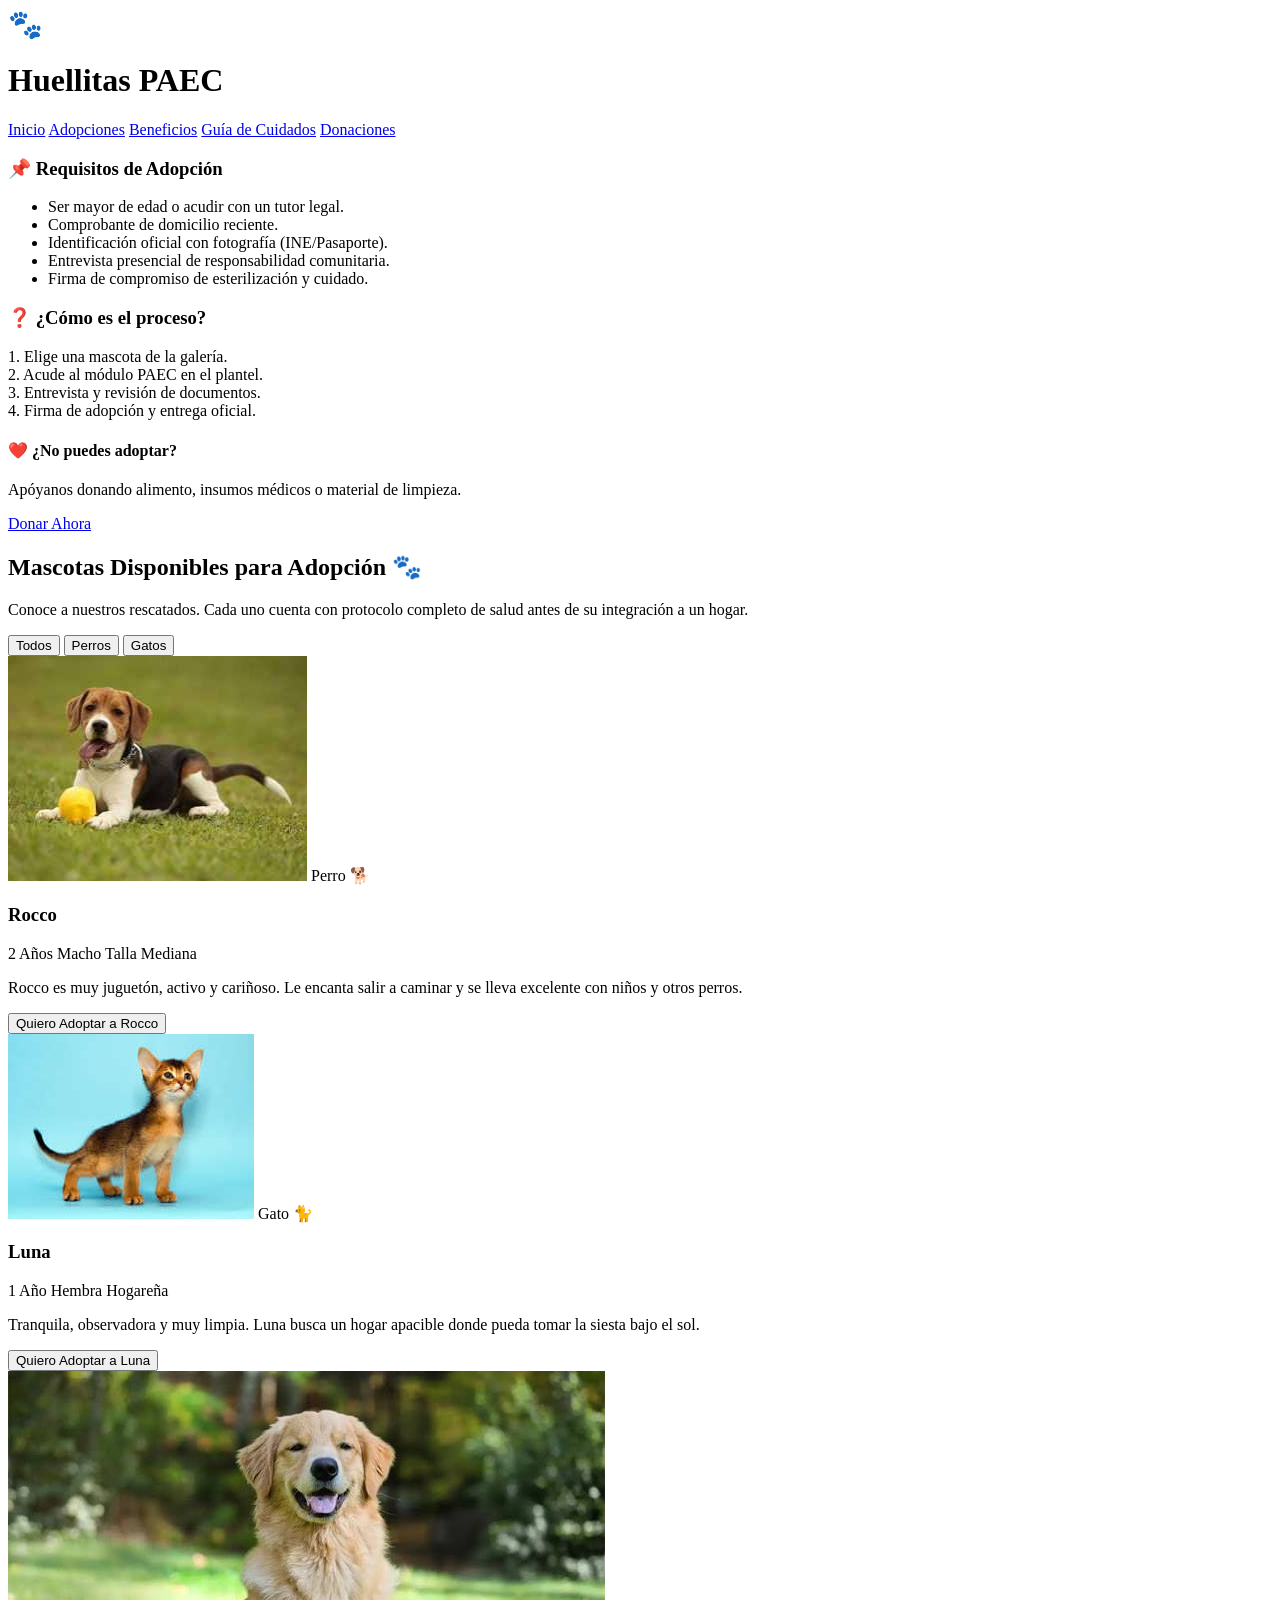
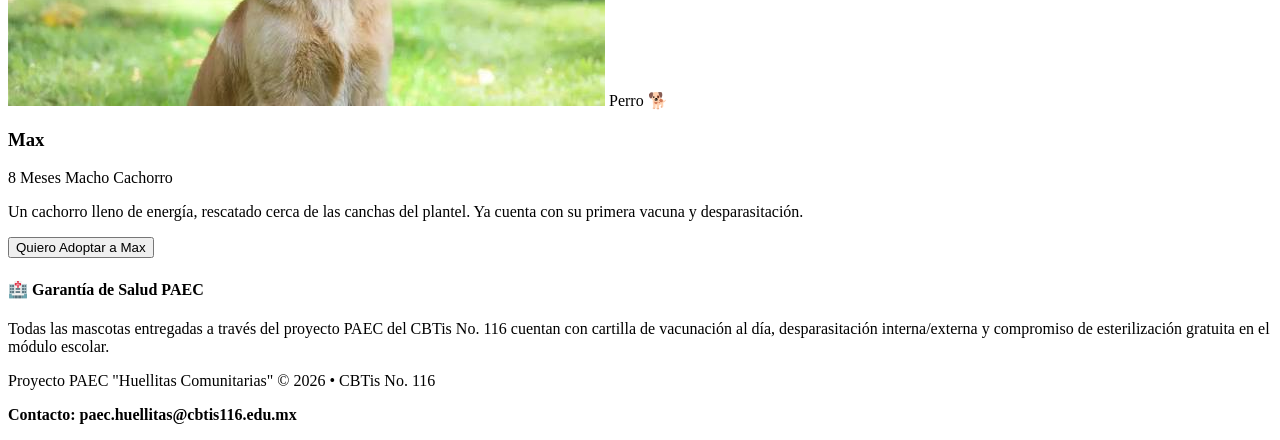
==== adopciones.html @ c4050622 "first commit" ====
<!DOCTYPE html>
<html lang="es">
<head>
    <meta charset="UTF-8">
    <meta name="viewport" content="width=device-width, initial-scale=1.0">
    <title>Adopciones - Huellitas PAEC CBTis 116</title>
    <link rel="stylesheet" href="estilos.css">
</head>
<body>

    <header>
        <div class="logo-brand">
            <span style="font-size: 28px;">🐾</span>
            <h1>Huellitas PAEC</h1>
        </div>
        <!-- Navegación completa con todas las subpáginas -->
        <nav class="barra-navegacion">
            <a href="index.html" class="boton-nav">Inicio</a>
            <a href="adopciones.html" class="boton-nav activo">Adopciones</a>
            <a href="beneficios.html" class="boton-nav">Beneficios</a>
            <a href="cuidados.html" class="boton-nav">Guía de Cuidados</a>
            <a href="donaciones.html" class="boton-nav">Donaciones</a>
        </nav>
    </header>

    <main>
        <aside>
            <div class="widget">
                <h3>📌 Requisitos de Adopción</h3>
                <ul>
                    <li>Ser mayor de edad o acudir con un tutor legal.</li>
                    <li>Comprobante de domicilio reciente.</li>
                    <li>Identificación oficial con fotografía (INE/Pasaporte).</li>
                    <li>Entrevista presencial de responsabilidad comunitaria.</li>
                    <li>Firma de compromiso de esterilización y cuidado.</li>
                </ul>
            </div>

            <div class="widget" style="border-left-color: var(--purple);">
                <h3>❓ ¿Cómo es el proceso?</h3>
                <p>1. Elige una mascota de la galería.<br>
                2. Acude al módulo PAEC en el plantel.<br>
                3. Entrevista y revisión de documentos.<br>
                4. Firma de adopción y entrega oficial.</p>
            </div>

            <div class="banner-publicidad">
                <h4>❤️ ¿No puedes adoptar?</h4>
                <p>Apóyanos donando alimento, insumos médicos o material de limpieza.</p>
                <a href="donaciones.html" class="boton-publicidad">Donar Ahora</a>
            </div>
        </aside>

        <section>
            <h2>Mascotas Disponibles para Adopción 🐾</h2>
            <p class="subtitulo-seccion">Conoce a nuestros rescatados. Cada uno cuenta con protocolo completo de salud antes de su integración a un hogar.</p>

            <!-- Filtros estructurados con atributo data-categoria -->
            <div class="filtros-mascotas">
                <button class="btn-filtro activo" data-categoria="todos">Todos</button>
                <button class="btn-filtro" data-categoria="perro">Perros</button>
                <button class="btn-filtro" data-categoria="gato">Gatos</button>
            </div>

            <!-- Galería de mascotas completa con data-categoria -->
            <div class="galeria-mascotas">
                
                <div class="tarjeta-mascota" data-categoria="perro">
                    <div class="img-container">
                        <img src="img/perro2.jpg" alt="Rocco">
                        <span class="badge-tipo">Perro 🐕</span>
                    </div>
                    <div class="info-mascota">
                        <div>
                            <h3>Rocco</h3>
                            <div class="detalles-mascota">
                                <span class="tag-detalle">2 Años</span>
                                <span class="tag-detalle">Macho</span>
                                <span class="tag-detalle">Talla Mediana</span>
                            </div>
                            <p>Rocco es muy juguetón, activo y cariñoso. Le encanta salir a caminar y se lleva excelente con niños y otros perros.</p>
                        </div>
                        <button class="btn-adoptar">Quiero Adoptar a Rocco</button>
                    </div>
                </div>

                <div class="tarjeta-mascota" data-categoria="gato">
                    <div class="img-container">
                        <img src="img/gato1.jpg" alt="Luna">
                        <span class="badge-tipo">Gato 🐈</span>
                    </div>
                    <div class="info-mascota">
                        <div>
                            <h3>Luna</h3>
                            <div class="detalles-mascota">
                                <span class="tag-detalle">1 Año</span>
                                <span class="tag-detalle">Hembra</span>
                                <span class="tag-detalle">Hogareña</span>
                            </div>
                            <p>Tranquila, observadora y muy limpia. Luna busca un hogar apacible donde pueda tomar la siesta bajo el sol.</p>
                        </div>
                        <button class="btn-adoptar">Quiero Adoptar a Luna</button>
                    </div>
                </div>

                <div class="tarjeta-mascota" data-categoria="perro">
                    <div class="img-container">
                        <img src="img/perro1.jpg" alt="Max">
                        <span class="badge-tipo">Perro 🐕</span>
                    </div>
                    <div class="info-mascota">
                        <div>
                            <h3>Max</h3>
                            <div class="detalles-mascota">
                                <span class="tag-detalle">8 Meses</span>
                                <span class="tag-detalle">Macho</span>
                                <span class="tag-detalle">Cachorro</span>
                            </div>
                            <p>Un cachorro lleno de energía, rescatado cerca de las canchas del plantel. Ya cuenta con su primera vacuna y desparasitación.</p>
                        </div>
                        <button class="btn-adoptar">Quiero Adoptar a Max</button>
                    </div>
                </div>

            </div>

            <!-- Sección informativa adicional -->
            <div class="caja-destacada">
                <h4>🏥 Garantía de Salud PAEC</h4>
                <p>Todas las mascotas entregadas a través del proyecto PAEC del CBTis No. 116 cuentan con cartilla de vacunación al día, desparasitación interna/externa y compromiso de esterilización gratuita en el módulo escolar.</p>
            </div>
        </section>
    </main>

    <footer>
        <p>Proyecto PAEC "Huellitas Comunitarias" &copy; 2026 • CBTis No. 116</p>
        <p><strong>Contacto: paec.huellitas@cbtis116.edu.mx</strong></p>
    </footer>

    <!-- Script de filtrado dinámico -->
    <script src="script.js"></script>
</body>
</html>
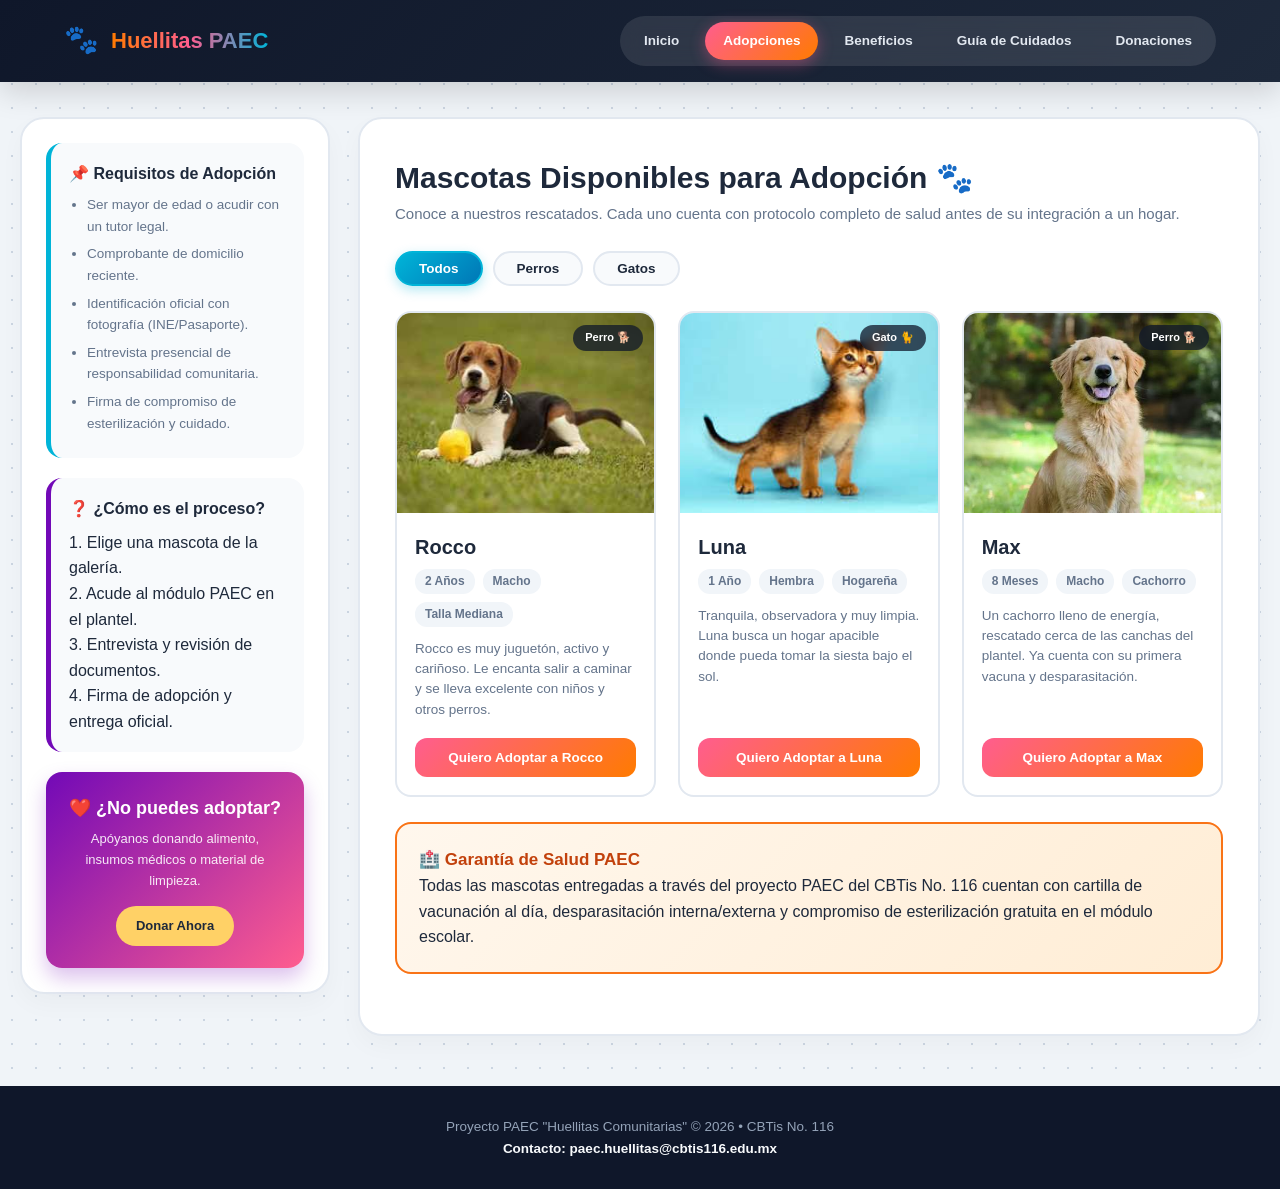
==== commit eba78b68: "Cambiar estilo a style.css" ====
--- a/adopciones.html
+++ b/adopciones.html
@@ -3,8 +3,8 @@
 <head>
     <meta charset="UTF-8">
     <meta name="viewport" content="width=device-width, initial-scale=1.0">
-    <title>Adopciones - Huellitas PAEC CBTis 116</title>
-    <link rel="stylesheet" href="estilos.css">
+    <title>Inicio - Huellitas PAEC</title>
+    <link rel="stylesheet" href="style.css">
 </head>
 <body>
 
--- a/style.css
+++ b/style.css
@@ -0,0 +1,390 @@
+:root {
+    --primary: #00B4D8;
+    --primary-dark: #0077B6;
+    --accent: #FF5D8F;
+    --orange: #FF7B00;
+    --purple: #7209B7;
+    --green: #10B981;
+    --bg-main: #F0F4F8;
+    --card-bg: #FFFFFF;
+    --text-dark: #1E293B;
+    --text-muted: #64748B;
+    --radius-lg: 24px;
+    --radius-md: 16px;
+    --radius-sm: 12px;
+    --transition: all 0.3s cubic-bezier(0.34, 1.56, 0.64, 1);
+}
+
+* { box-sizing: border-box; margin: 0; padding: 0; }
+
+body {
+    font-family: 'Plus Jakarta Sans', sans-serif;
+    background-color: var(--bg-main);
+    background-image: radial-gradient(#CBD5E1 1px, transparent 1px);
+    background-size: 24px 24px;
+    color: var(--text-dark);
+    line-height: 1.6;
+}
+
+/* HEADER Y NAVEGACIÓN */
+header {
+    background: linear-gradient(135deg, #0F172A 0%, #1E293B 100%);
+    padding: 16px 5%;
+    display: flex;
+    justify-content: space-between;
+    align-items: center;
+    position: sticky;
+    top: 0;
+    z-index: 1000;
+    box-shadow: 0 10px 30px rgba(0,0,0,0.15);
+}
+
+.logo-brand {
+    display: flex;
+    align-items: center;
+    gap: 12px;
+}
+
+.logo-brand h1 {
+    font-size: 22px;
+    font-weight: 800;
+    background: linear-gradient(90deg, #FF7B00, #FF5D8F, #00B4D8);
+    -webkit-background-clip: text;
+    -webkit-text-fill-color: transparent;
+}
+
+.barra-navegacion {
+    display: flex;
+    gap: 8px;
+    background: rgba(255, 255, 255, 0.1);
+    padding: 6px;
+    border-radius: 50px;
+    backdrop-filter: blur(10px);
+}
+
+.boton-nav {
+    text-decoration: none;
+    color: #E2E8F0;
+    padding: 8px 18px;
+    border-radius: 30px;
+    font-size: 13.5px;
+    font-weight: 700;
+    transition: var(--transition);
+}
+
+.boton-nav:hover {
+    color: #FFF;
+    background: rgba(255, 255, 255, 0.2);
+}
+
+.boton-nav.activo {
+    background: linear-gradient(135deg, #FF5D8F 0%, #FF7B00 100%);
+    color: white;
+    box-shadow: 0 4px 15px rgba(255, 93, 143, 0.4);
+}
+
+/* ESTRUCTURA MAIN */
+main {
+    max-width: 1280px;
+    margin: 35px auto;
+    padding: 0 20px;
+    display: grid;
+    grid-template-columns: 310px 1fr;
+    gap: 28px;
+}
+
+aside {
+    background: var(--card-bg);
+    padding: 24px;
+    border-radius: var(--radius-lg);
+    box-shadow: 0 10px 25px rgba(0,0,0,0.03);
+    border: 2px solid #E2E8F0;
+    height: fit-content;
+}
+
+.widget {
+    margin-bottom: 20px;
+    padding: 18px;
+    border-radius: var(--radius-md);
+    background: #F8FAFC;
+    border-left: 5px solid var(--primary);
+}
+
+.widget h3 {
+    font-size: 16px;
+    font-weight: 800;
+    color: var(--text-dark);
+    margin-bottom: 8px;
+}
+
+.widget ul {
+    padding-left: 18px;
+    font-size: 13.5px;
+    color: var(--text-muted);
+}
+
+.widget ul li {
+    margin-bottom: 6px;
+}
+
+.contador-box {
+    background: linear-gradient(135deg, #E0F2FE 0%, #BAE6FD 100%);
+    border: 2px dashed var(--primary);
+    text-align: center;
+}
+
+.contador-numero {
+    font-size: 40px;
+    font-weight: 800;
+    color: var(--primary-dark);
+}
+
+.banner-publicidad {
+    background: linear-gradient(135deg, #7209B7 0%, #FF5D8F 100%);
+    border-radius: var(--radius-md);
+    padding: 22px;
+    color: white;
+    text-align: center;
+    box-shadow: 0 10px 20px rgba(114, 9, 183, 0.25);
+}
+
+.banner-publicidad h4 { font-size: 18px; font-weight: 800; margin-bottom: 6px; }
+.banner-publicidad p { font-size: 13px; opacity: 0.9; margin-bottom: 14px; }
+
+.boton-publicidad {
+    display: inline-block;
+    background: #FFD166;
+    color: #1E293B;
+    text-decoration: none;
+    padding: 10px 20px;
+    border-radius: 30px;
+    font-weight: 800;
+    font-size: 13px;
+    transition: var(--transition);
+}
+
+.boton-publicidad:hover {
+    transform: scale(1.08) rotate(-2deg);
+    box-shadow: 0 5px 15px rgba(0,0,0,0.2);
+}
+
+/* SECTION */
+section {
+    background: var(--card-bg);
+    padding: 35px;
+    border-radius: var(--radius-lg);
+    box-shadow: 0 10px 25px rgba(0,0,0,0.03);
+    border: 2px solid #E2E8F0;
+}
+
+section h2 {
+    font-size: 30px;
+    font-weight: 800;
+    color: var(--text-dark);
+}
+
+.subtitulo-seccion {
+    color: var(--text-muted);
+    font-size: 15px;
+    margin-bottom: 25px;
+}
+
+/* BOTONES DE FILTRO (ADOPCIONES) */
+.filtros-mascotas {
+    display: flex;
+    gap: 10px;
+    margin-bottom: 25px;
+    flex-wrap: wrap;
+}
+
+.btn-filtro {
+    border: 2px solid #E2E8F0;
+    background: #F8FAFC;
+    color: var(--text-dark);
+    padding: 8px 22px;
+    border-radius: 30px;
+    font-weight: 700;
+    font-size: 13.5px;
+    cursor: pointer;
+    transition: var(--transition);
+}
+
+.btn-filtro:hover, .btn-filtro.activo {
+    background: linear-gradient(135deg, var(--primary) 0%, var(--primary-dark) 100%);
+    color: white;
+    border-color: var(--primary);
+    box-shadow: 0 4px 12px rgba(0, 180, 216, 0.3);
+}
+
+/* GALERÍA DE TARJETAS DE ADOPCIÓN */
+.galeria-mascotas {
+    display: grid;
+    grid-template-columns: repeat(auto-fill, minmax(260px, 1fr));
+    gap: 22px;
+}
+
+.tarjeta-mascota {
+    background: #FFFFFF;
+    border-radius: var(--radius-md);
+    overflow: hidden;
+    border: 2px solid #E2E8F0;
+    transition: var(--transition);
+    display: flex;
+    flex-direction: column;
+}
+
+.tarjeta-mascota:hover {
+    transform: translateY(-8px);
+    box-shadow: 0 15px 30px rgba(0,0,0,0.08);
+    border-color: var(--primary);
+}
+
+.img-container {
+    position: relative;
+    width: 100%;
+    height: 200px;
+    overflow: hidden;
+    background: #F1F5F9;
+}
+
+.img-container img {
+    width: 100%;
+    height: 100%;
+    object-fit: cover;
+    transition: transform 0.5s ease;
+}
+
+.tarjeta-mascota:hover .img-container img {
+    transform: scale(1.08);
+}
+
+.badge-tipo {
+    position: absolute;
+    top: 12px;
+    right: 12px;
+    background: rgba(15, 23, 42, 0.75);
+    backdrop-filter: blur(4px);
+    color: white;
+    padding: 4px 12px;
+    border-radius: 20px;
+    font-size: 11px;
+    font-weight: 700;
+}
+
+.info-mascota {
+    padding: 18px;
+    display: flex;
+    flex-direction: column;
+    justify-content: space-between;
+    flex-grow: 1;
+}
+
+.info-mascota h3 {
+    font-size: 20px;
+    font-weight: 800;
+    color: var(--text-dark);
+    margin-bottom: 6px;
+}
+
+.detalles-mascota {
+    display: flex;
+    gap: 8px;
+    margin-bottom: 12px;
+    flex-wrap: wrap;
+}
+
+.tag-detalle {
+    background: #F1F5F9;
+    color: var(--text-muted);
+    padding: 3px 10px;
+    border-radius: 12px;
+    font-size: 12px;
+    font-weight: 600;
+}
+
+.info-mascota p {
+    font-size: 13.5px;
+    color: var(--text-muted);
+    margin-bottom: 18px;
+    line-height: 1.5;
+}
+
+.btn-adoptar {
+    width: 100%;
+    padding: 12px 0;
+    background: linear-gradient(135deg, var(--accent) 0%, var(--orange) 100%);
+    color: white;
+    border: none;
+    border-radius: var(--radius-sm);
+    font-weight: 800;
+    font-size: 13.5px;
+    cursor: pointer;
+    transition: var(--transition);
+}
+
+.btn-adoptar:hover {
+    box-shadow: 0 5px 15px rgba(255, 93, 143, 0.4);
+    transform: scale(1.02);
+}
+
+/* CARDS INFORMATIVAS GENERATIVAS */
+.grid-2-col {
+    display: grid;
+    grid-template-columns: repeat(auto-fit, minmax(260px, 1fr));
+    gap: 20px;
+    margin: 20px 0;
+}
+
+.tarjeta-info {
+    border-radius: var(--radius-md);
+    padding: 22px;
+    transition: var(--transition);
+}
+
+.tarjeta-info:hover {
+    transform: translateY(-5px);
+    box-shadow: 0 10px 20px rgba(0,0,0,0.05);
+}
+
+.tarjeta-info.color-1 { background: #E0F2FE; border: 2px solid #38BDF8; }
+.tarjeta-info.color-2 { background: #FCE7F3; border: 2px solid #F472B6; }
+.tarjeta-info.color-3 { background: #FEF3C7; border: 2px solid #FBBF24; }
+.tarjeta-info.color-4 { background: #DCFCE7; border: 2px solid #4ADE80; }
+
+.tarjeta-info h3, .tarjeta-info h4 {
+    font-size: 17px;
+    font-weight: 800;
+    margin-bottom: 8px;
+    color: #0F172A;
+}
+
+.tarjeta-info p, .tarjeta-info ul {
+    font-size: 13.5px;
+    color: #334155;
+}
+
+.caja-destacada {
+    background: linear-gradient(135deg, #FFF7ED 0%, #FFEDD5 100%);
+    border: 2px solid #F97316;
+    padding: 22px;
+    border-radius: var(--radius-md);
+    margin: 25px 0;
+}
+
+.caja-destacada h4 { color: #C2410C; font-size: 17px; font-weight: 800; }
+
+footer {
+    background: #0F172A;
+    color: #94A3B8;
+    text-align: center;
+    padding: 30px;
+    margin-top: 50px;
+    font-size: 13.5px;
+}
+
+footer strong { color: #F8FAFC; }
+
+@media (max-width: 900px) {
+    main { grid-template-columns: 1fr; }
+    header { flex-direction: column; gap: 12px; }
+}
